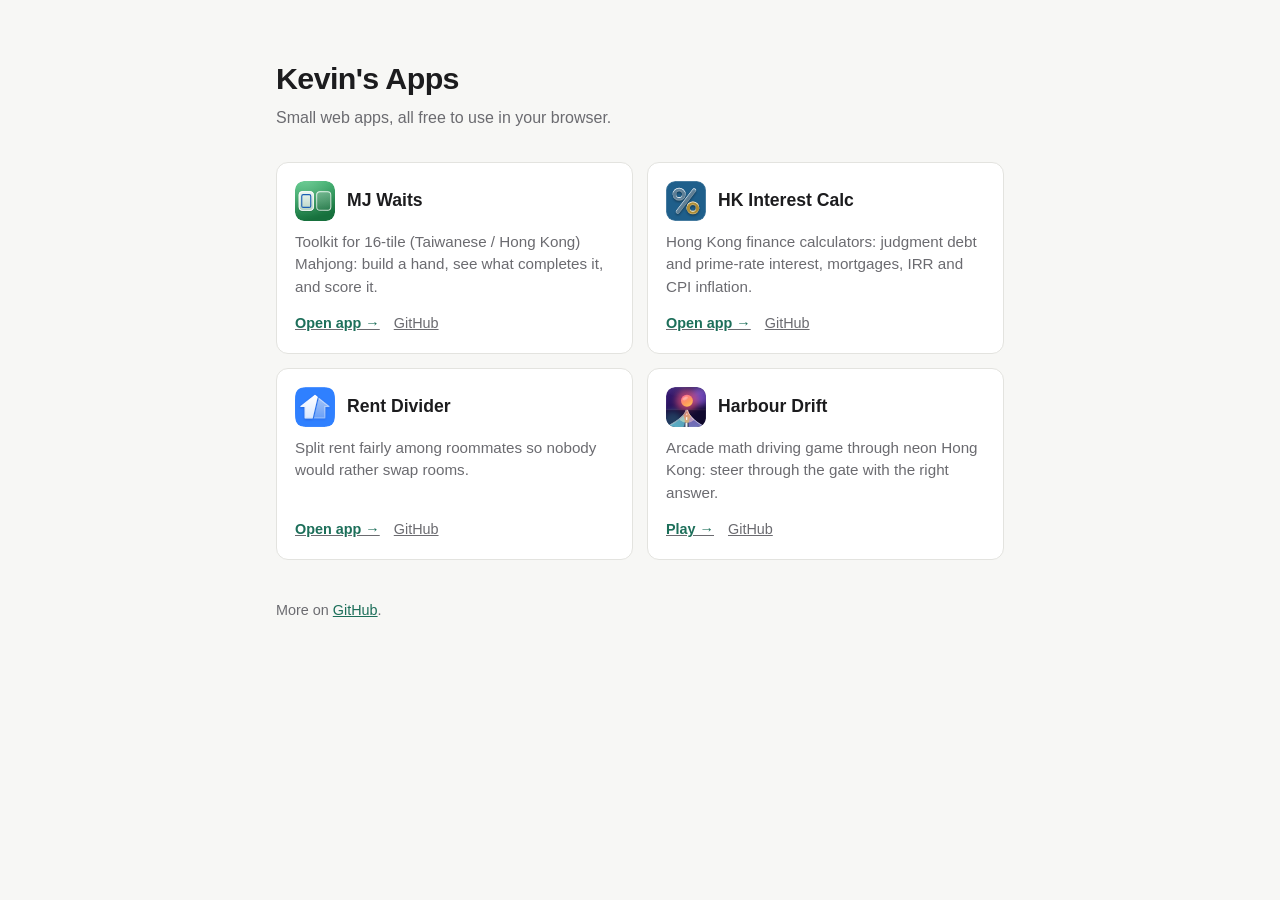
==== index.html @ 238db6a2 "Rename Mahjong Waits card to MJ Waits Co-Authored-By: Claude Sonnet 5.5 <noreply@anthropic.com>" ====
<!doctype html>
<html lang="en">
<head>
<meta charset="utf-8">
<meta name="viewport" content="width=device-width, initial-scale=1">
<title>Kevin's Apps</title>
<meta name="description" content="Small web apps by Kevin: Mahjong waits, HK finance calculators, rent splitting and a math driving game.">
<style>
  :root {
    --bg: #f7f7f5;
    --card: #ffffff;
    --text: #1c1c1e;
    --muted: #6b6b70;
    --border: #e3e3df;
    --accent: #1d6f5a;
  }
  @media (prefers-color-scheme: dark) {
    :root {
      --bg: #121214;
      --card: #1c1c1f;
      --text: #f0f0f2;
      --muted: #9a9aa2;
      --border: #2e2e33;
      --accent: #5fc9a8;
    }
  }
  * { box-sizing: border-box; }
  body {
    margin: 0;
    background: var(--bg);
    color: var(--text);
    font: 16px/1.5 -apple-system, BlinkMacSystemFont, "Segoe UI", Roboto, "Helvetica Neue", Arial, sans-serif;
  }
  main { max-width: 760px; margin: 0 auto; padding: 56px 16px 40px; }
  h1 { margin: 0 0 4px; font-size: 1.9rem; letter-spacing: -0.02em; }
  .sub { margin: 0 0 32px; color: var(--muted); }
  .grid { display: grid; gap: 14px; grid-template-columns: repeat(auto-fill, minmax(260px, 1fr)); }
  .card {
    display: flex; flex-direction: column;
    background: var(--card);
    border: 1px solid var(--border);
    border-radius: 12px;
    padding: 18px;
    color: inherit;
    text-decoration: none;
    transition: border-color .15s, transform .15s;
  }
  .card:hover, .card:focus-visible { border-color: var(--accent); transform: translateY(-2px); outline: none; }
  .head { display: flex; align-items: center; gap: 12px; margin-bottom: 10px; }
  .head img { border-radius: 9px; flex: none; }
  .card h2 { margin: 0; font-size: 1.1rem; }
  .card p { margin: 0 0 14px; color: var(--muted); font-size: .95rem; flex: 1; }
  .links { display: flex; gap: 14px; font-size: .9rem; }
  .links span { color: var(--accent); font-weight: 600; }
  .links a { color: var(--muted); }
  .links a:hover { color: var(--accent); }
  footer { margin-top: 40px; color: var(--muted); font-size: .9rem; }
  footer a { color: var(--accent); }
</style>
</head>
<body>
<main>
  <h1>Kevin's Apps</h1>
  <p class="sub">Small web apps, all free to use in your browser.</p>

  <div class="grid">
    <div class="card" data-href="mjwaits/">
      <div class="head"><img src="icons/mjwaits.svg" alt="" width="40" height="40"><h2>MJ Waits</h2></div>
      <p>Toolkit for 16-tile (Taiwanese / Hong Kong) Mahjong: build a hand, see what completes it, and score it.</p>
      <div class="links"><a href="mjwaits/"><span>Open app →</span></a><a href="https://github.com/kevincgith/mjwaits">GitHub</a></div>
    </div>
    <div class="card" data-href="interestcal/">
      <div class="head"><img src="icons/interestcal.svg" alt="" width="40" height="40"><h2>HK Interest Calc</h2></div>
      <p>Hong Kong finance calculators: judgment debt and prime-rate interest, mortgages, IRR and CPI inflation.</p>
      <div class="links"><a href="interestcal/"><span>Open app →</span></a><a href="https://github.com/kevincgith/interestcal">GitHub</a></div>
    </div>
    <div class="card" data-href="rentdivider/">
      <div class="head"><img src="icons/rentdivider.svg" alt="" width="40" height="40"><h2>Rent Divider</h2></div>
      <p>Split rent fairly among roommates so nobody would rather swap rooms.</p>
      <div class="links"><a href="rentdivider/"><span>Open app →</span></a><a href="https://github.com/kevincgith/rentdivider">GitHub</a></div>
    </div>
    <div class="card" data-href="harbourdrift/">
      <div class="head"><img src="icons/harbourdrift.svg" alt="" width="40" height="40"><h2>Harbour Drift</h2></div>
      <p>Arcade math driving game through neon Hong Kong: steer through the gate with the right answer.</p>
      <div class="links"><a href="harbourdrift/"><span>Play →</span></a><a href="https://github.com/kevincgith/harbourdrift">GitHub</a></div>
    </div>
  </div>

  <footer>More on <a href="https://github.com/kevincgith">GitHub</a>.</footer>
</main>
<script>
  // Make the whole card clickable without nesting links.
  document.querySelectorAll('.card[data-href]').forEach(function (c) {
    c.style.cursor = 'pointer';
    c.addEventListener('click', function (e) {
      if (e.target.closest('a')) return;
      location.href = c.dataset.href;
    });
  });
</script>
</body>
</html>
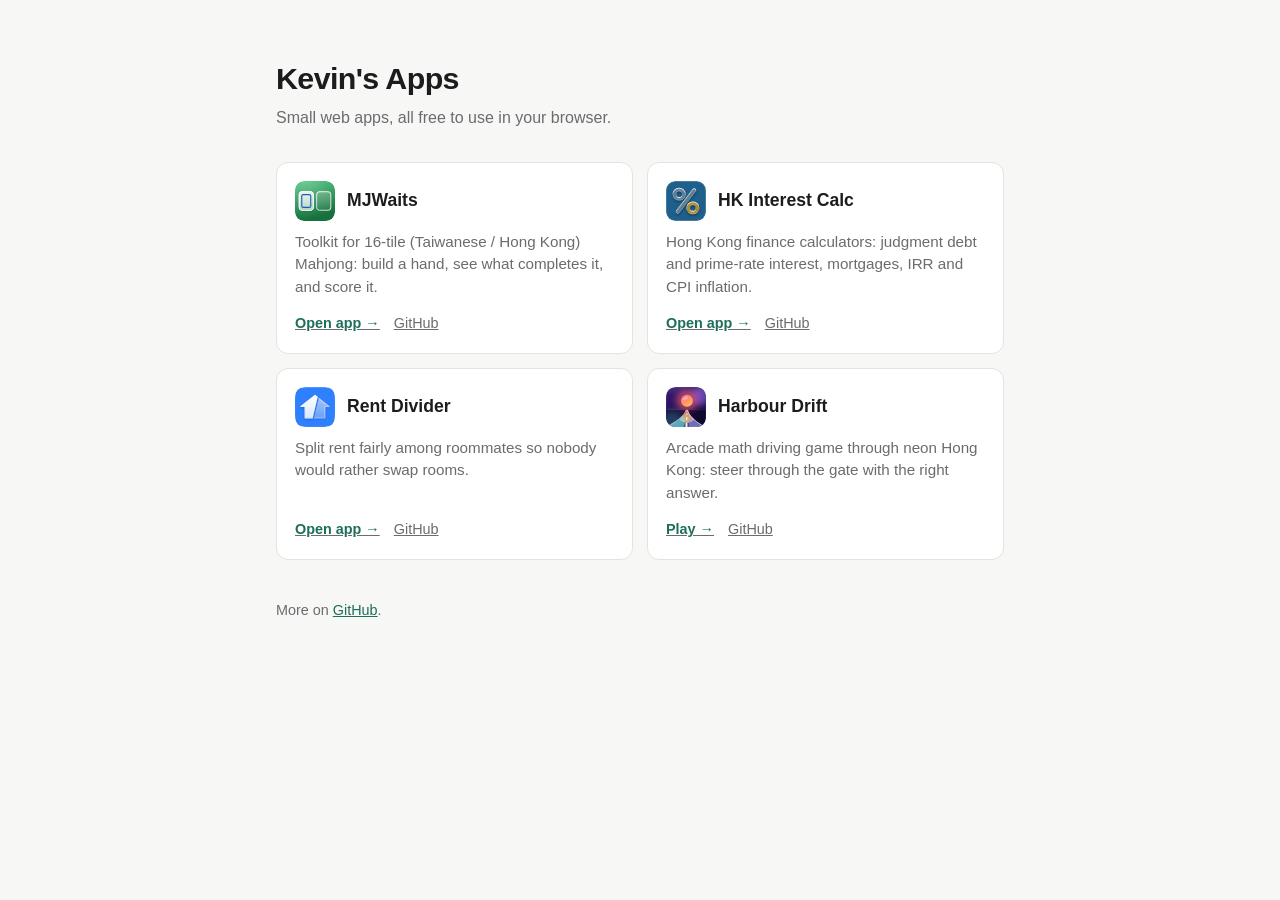
==== commit eb9f077d: "Rename MJ Waits card to MJWaits Co-Authored-By: Claude Sonnet 5.5 <noreply@anthropic.com>" ====
--- a/index.html
+++ b/index.html
@@ -65,7 +65,7 @@
 
   <div class="grid">
     <div class="card" data-href="mjwaits/">
-      <div class="head"><img src="icons/mjwaits.svg" alt="" width="40" height="40"><h2>MJ Waits</h2></div>
+      <div class="head"><img src="icons/mjwaits.svg" alt="" width="40" height="40"><h2>MJWaits</h2></div>
       <p>Toolkit for 16-tile (Taiwanese / Hong Kong) Mahjong: build a hand, see what completes it, and score it.</p>
       <div class="links"><a href="mjwaits/"><span>Open app →</span></a><a href="https://github.com/kevincgith/mjwaits">GitHub</a></div>
     </div>
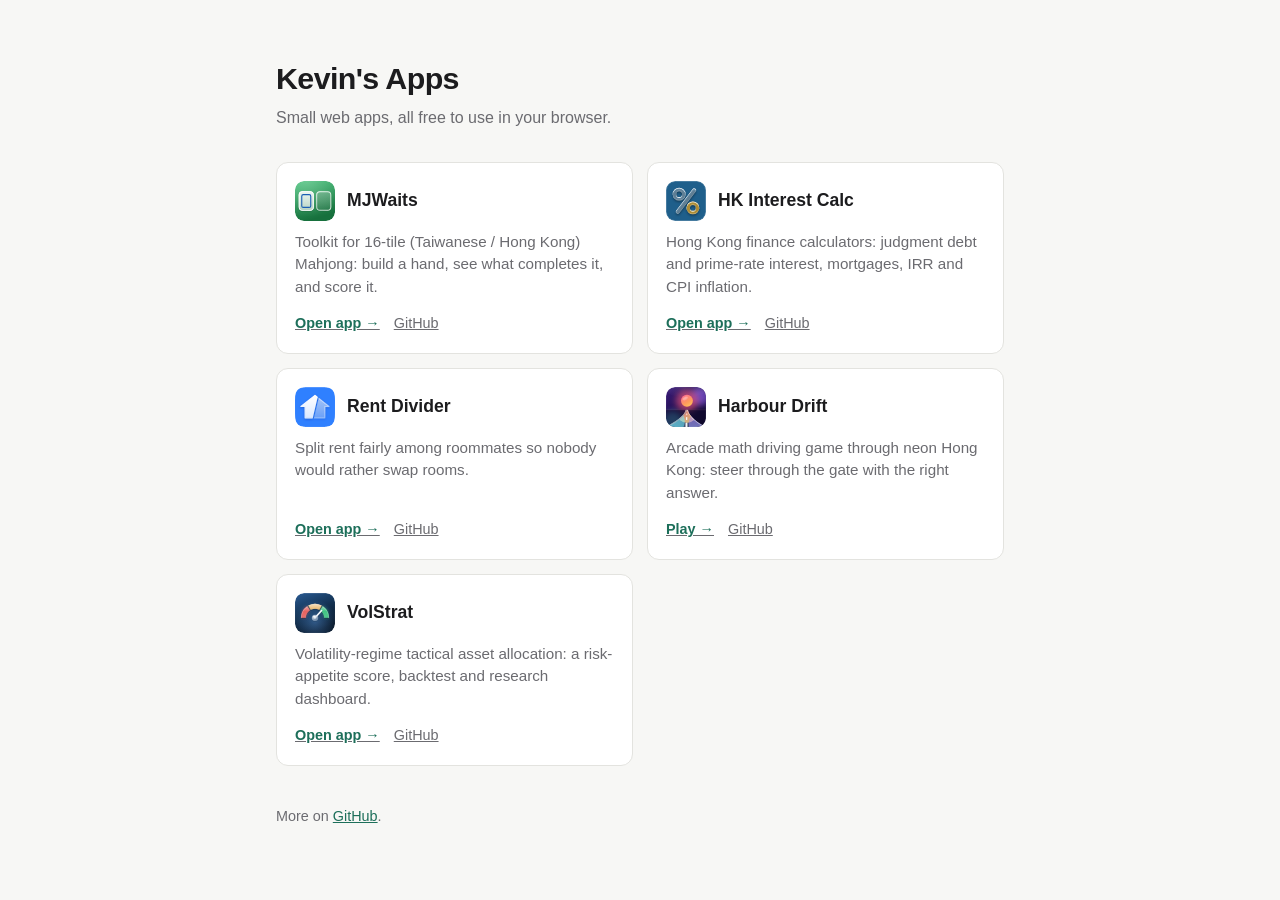
==== commit e7f3e45a: "Add VolStrat card Co-Authored-By: Claude Sonnet 5.5 <noreply@anthropic.com>" ====
--- a/index.html
+++ b/index.html
@@ -84,6 +84,11 @@
       <p>Arcade math driving game through neon Hong Kong: steer through the gate with the right answer.</p>
       <div class="links"><a href="harbourdrift/"><span>Play →</span></a><a href="https://github.com/kevincgith/harbourdrift">GitHub</a></div>
     </div>
+    <div class="card" data-href="volstrat/">
+      <div class="head"><img src="icons/volstrat.svg" alt="" width="40" height="40"><h2>VolStrat</h2></div>
+      <p>Volatility-regime tactical asset allocation: a risk-appetite score, backtest and research dashboard.</p>
+      <div class="links"><a href="volstrat/"><span>Open app →</span></a><a href="https://github.com/kevincgith/volstrat">GitHub</a></div>
+    </div>
   </div>
 
   <footer>More on <a href="https://github.com/kevincgith">GitHub</a>.</footer>
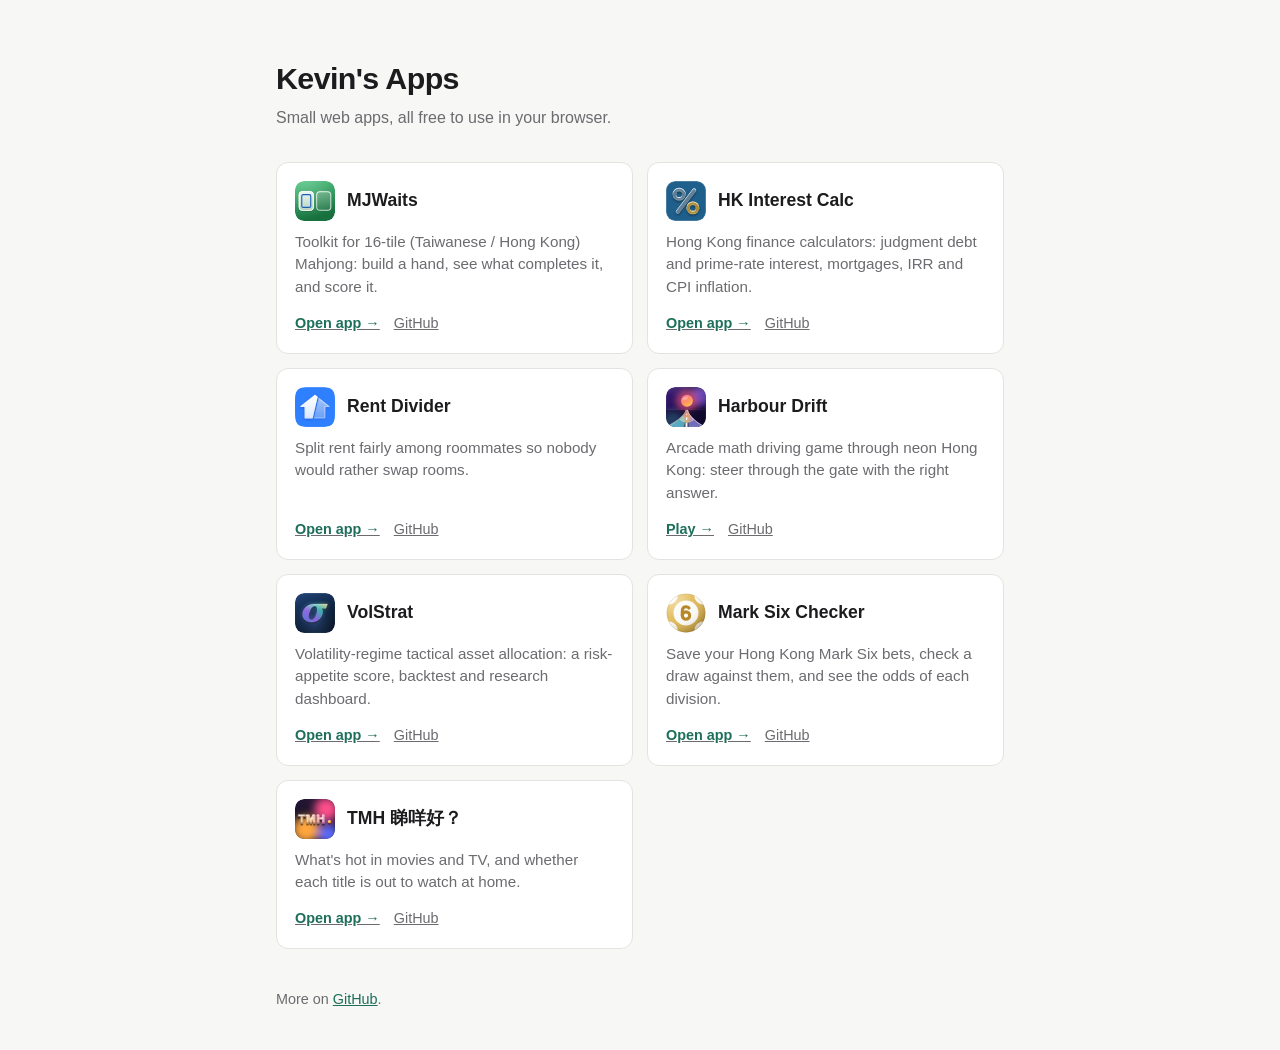
==== commit 89eec1ad: "Add Mark Six Checker and TMH cards Co-Authored-By: Claude Sonnet 5.5 <noreply@anthropic.com>" ====
--- a/index.html
+++ b/index.html
@@ -89,6 +89,16 @@
       <p>Volatility-regime tactical asset allocation: a risk-appetite score, backtest and research dashboard.</p>
       <div class="links"><a href="volstrat/"><span>Open app →</span></a><a href="https://github.com/kevincgith/volstrat">GitHub</a></div>
     </div>
+    <div class="card" data-href="marksix/">
+      <div class="head"><img src="icons/marksix.svg" alt="" width="40" height="40"><h2>Mark Six Checker</h2></div>
+      <p>Save your Hong Kong Mark Six bets, check a draw against them, and see the odds of each division.</p>
+      <div class="links"><a href="marksix/"><span>Open app →</span></a><a href="https://github.com/kevincgith/marksix">GitHub</a></div>
+    </div>
+    <div class="card" data-href="tmh/">
+      <div class="head"><img src="icons/tmh.svg" alt="" width="40" height="40"><h2>TMH 睇咩好？</h2></div>
+      <p>What's hot in movies and TV, and whether each title is out to watch at home.</p>
+      <div class="links"><a href="tmh/"><span>Open app →</span></a><a href="https://github.com/kevincgith/tmh">GitHub</a></div>
+    </div>
   </div>
 
   <footer>More on <a href="https://github.com/kevincgith">GitHub</a>.</footer>
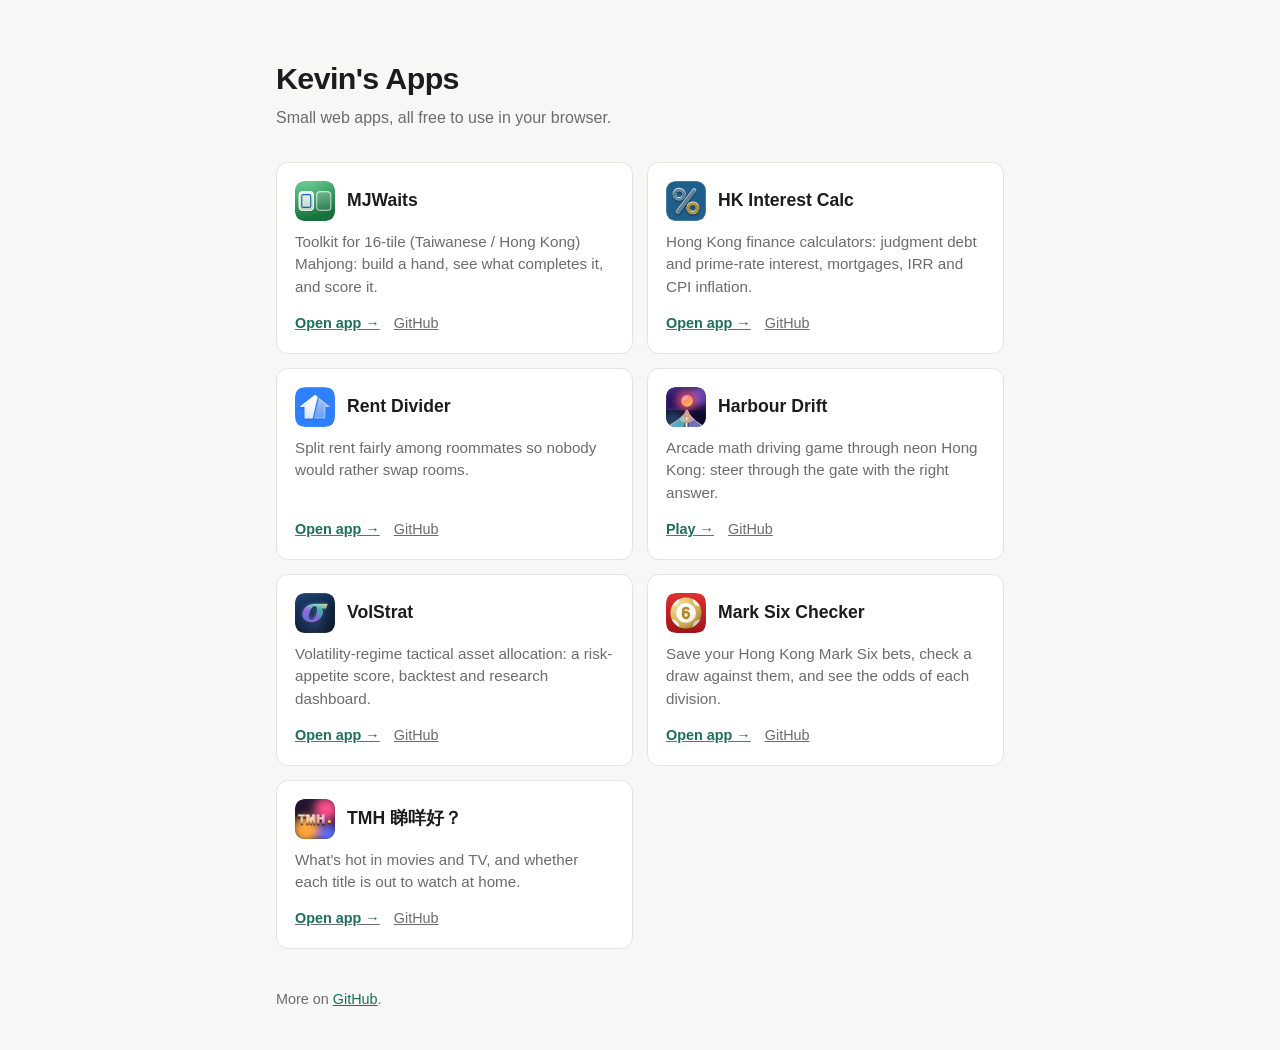
==== commit 7a6858a3: "Add liquid-glass terminal logo and favicon Co-Authored-By: Claude Sonnet 5.5 <noreply@anthropic.com>" ====
--- a/index.html
+++ b/index.html
@@ -4,6 +4,7 @@
 <meta charset="utf-8">
 <meta name="viewport" content="width=device-width, initial-scale=1">
 <title>Kevin's Apps</title>
+<link rel="icon" type="image/svg+xml" href="icons/logo.svg">
 <meta name="description" content="Small web apps by Kevin: Mahjong waits, HK finance calculators, rent splitting and a math driving game.">
 <style>
   :root {
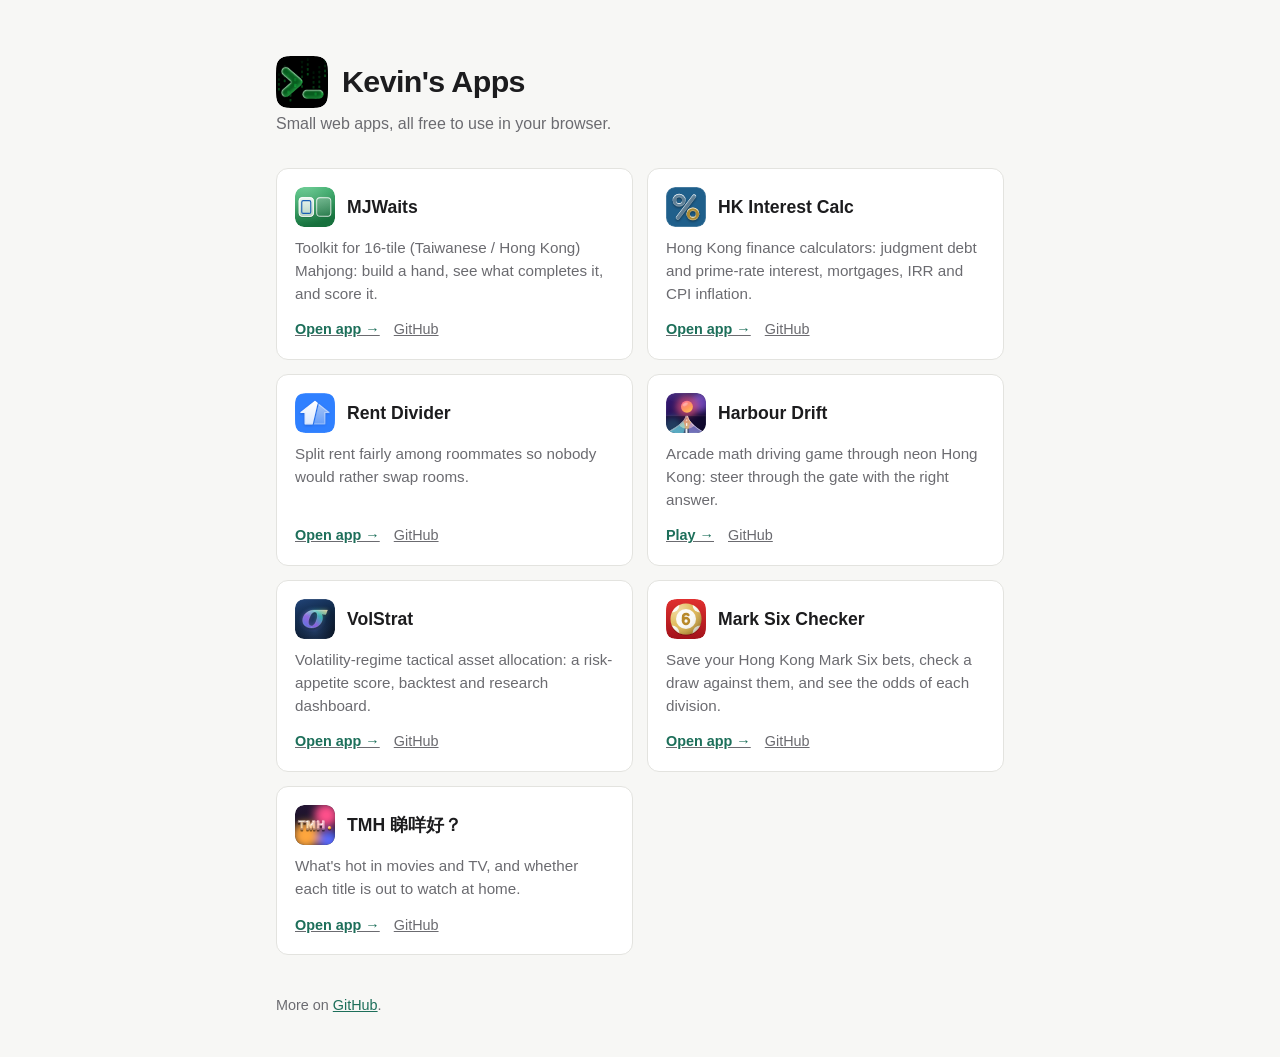
==== commit 14839f1b: "Show logo in page header Co-Authored-By: Claude Sonnet 5.5 <noreply@anthropic.com>" ====
--- a/index.html
+++ b/index.html
@@ -33,7 +33,9 @@
     font: 16px/1.5 -apple-system, BlinkMacSystemFont, "Segoe UI", Roboto, "Helvetica Neue", Arial, sans-serif;
   }
   main { max-width: 760px; margin: 0 auto; padding: 56px 16px 40px; }
-  h1 { margin: 0 0 4px; font-size: 1.9rem; letter-spacing: -0.02em; }
+  .title { display: flex; align-items: center; gap: 14px; margin-bottom: 4px; }
+  .title img { border-radius: 12px; flex: none; }
+  h1 { margin: 0; font-size: 1.9rem; letter-spacing: -0.02em; }
   .sub { margin: 0 0 32px; color: var(--muted); }
   .grid { display: grid; gap: 14px; grid-template-columns: repeat(auto-fill, minmax(260px, 1fr)); }
   .card {
@@ -61,7 +63,7 @@
 </head>
 <body>
 <main>
-  <h1>Kevin's Apps</h1>
+  <div class="title"><img src="icons/logo.svg" alt="" width="52" height="52"><h1>Kevin's Apps</h1></div>
   <p class="sub">Small web apps, all free to use in your browser.</p>
 
   <div class="grid">
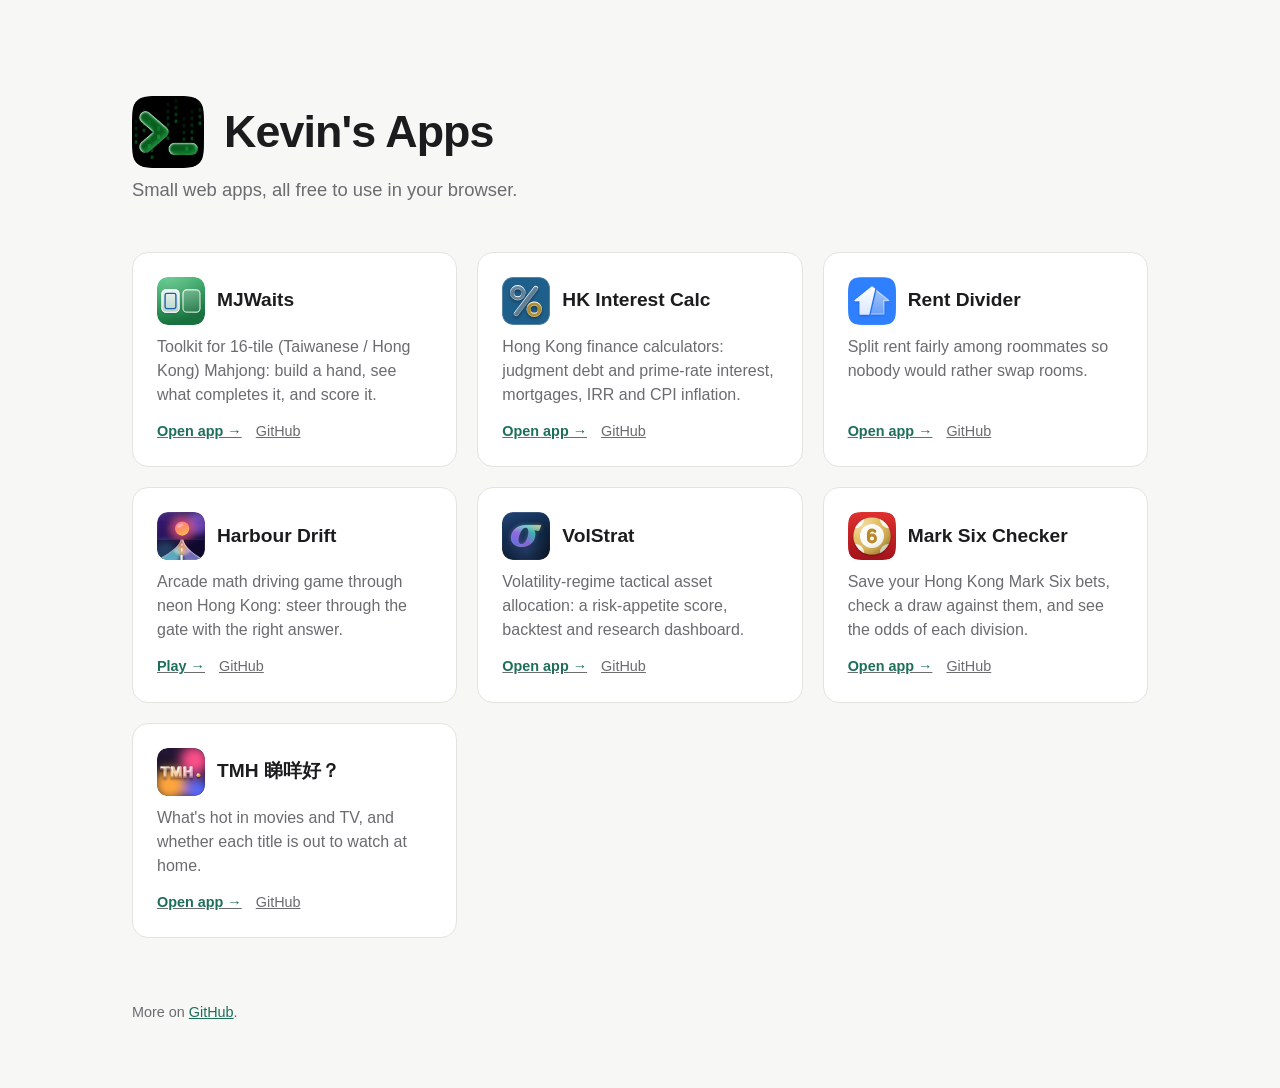
==== commit 10611c24: "Improve desktop layout Co-Authored-By: Claude Sonnet 5.5 <noreply@anthropic.com>" ====
--- a/index.html
+++ b/index.html
@@ -32,12 +32,12 @@
     color: var(--text);
     font: 16px/1.5 -apple-system, BlinkMacSystemFont, "Segoe UI", Roboto, "Helvetica Neue", Arial, sans-serif;
   }
-  main { max-width: 760px; margin: 0 auto; padding: 56px 16px 40px; }
+  main { max-width: 1080px; margin: 0 auto; padding: 56px 16px 40px; }
   .title { display: flex; align-items: center; gap: 14px; margin-bottom: 4px; }
   .title img { border-radius: 12px; flex: none; }
   h1 { margin: 0; font-size: 1.9rem; letter-spacing: -0.02em; }
   .sub { margin: 0 0 32px; color: var(--muted); }
-  .grid { display: grid; gap: 14px; grid-template-columns: repeat(auto-fill, minmax(260px, 1fr)); }
+  .grid { display: grid; gap: 14px; grid-template-columns: repeat(auto-fill, minmax(280px, 1fr)); }
   .card {
     display: flex; flex-direction: column;
     background: var(--card);
@@ -59,6 +59,19 @@
   .links a:hover { color: var(--accent); }
   footer { margin-top: 40px; color: var(--muted); font-size: .9rem; }
   footer a { color: var(--accent); }
+  @media (min-width: 900px) {
+    main { padding: 96px 32px 64px; }
+    .title { gap: 20px; margin-bottom: 8px; }
+    .title img { width: 72px; height: 72px; border-radius: 16px; }
+    h1 { font-size: 2.8rem; }
+    .sub { font-size: 1.15rem; margin-bottom: 48px; }
+    .grid { gap: 20px; }
+    .card { padding: 24px; border-radius: 16px; }
+    .head img { width: 48px; height: 48px; border-radius: 11px; }
+    .card h2 { font-size: 1.2rem; }
+    .card p { font-size: 1rem; }
+    footer { margin-top: 64px; }
+  }
 </style>
 </head>
 <body>
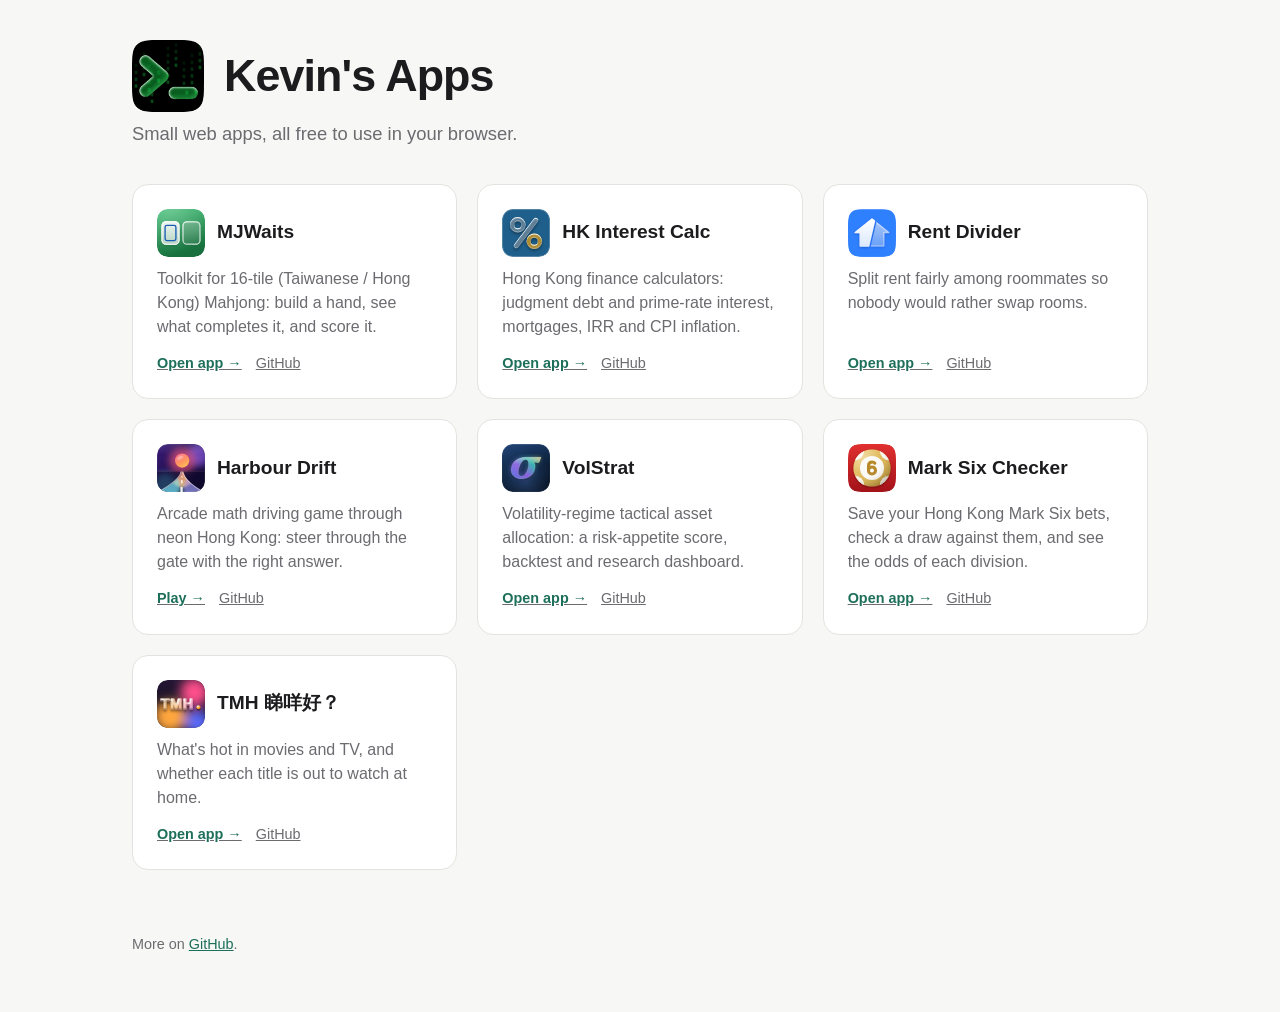
==== commit 090ae6d4: "Reduce top spacing Co-Authored-By: Claude Sonnet 5.5 <noreply@anthropic.com>" ====
--- a/index.html
+++ b/index.html
@@ -32,7 +32,7 @@
     color: var(--text);
     font: 16px/1.5 -apple-system, BlinkMacSystemFont, "Segoe UI", Roboto, "Helvetica Neue", Arial, sans-serif;
   }
-  main { max-width: 1080px; margin: 0 auto; padding: 56px 16px 40px; }
+  main { max-width: 1080px; margin: 0 auto; padding: 32px 16px 40px; }
   .title { display: flex; align-items: center; gap: 14px; margin-bottom: 4px; }
   .title img { border-radius: 12px; flex: none; }
   h1 { margin: 0; font-size: 1.9rem; letter-spacing: -0.02em; }
@@ -60,11 +60,11 @@
   footer { margin-top: 40px; color: var(--muted); font-size: .9rem; }
   footer a { color: var(--accent); }
   @media (min-width: 900px) {
-    main { padding: 96px 32px 64px; }
+    main { padding: 40px 32px 56px; }
     .title { gap: 20px; margin-bottom: 8px; }
     .title img { width: 72px; height: 72px; border-radius: 16px; }
     h1 { font-size: 2.8rem; }
-    .sub { font-size: 1.15rem; margin-bottom: 48px; }
+    .sub { font-size: 1.15rem; margin-bottom: 36px; }
     .grid { gap: 20px; }
     .card { padding: 24px; border-radius: 16px; }
     .head img { width: 48px; height: 48px; border-radius: 11px; }
